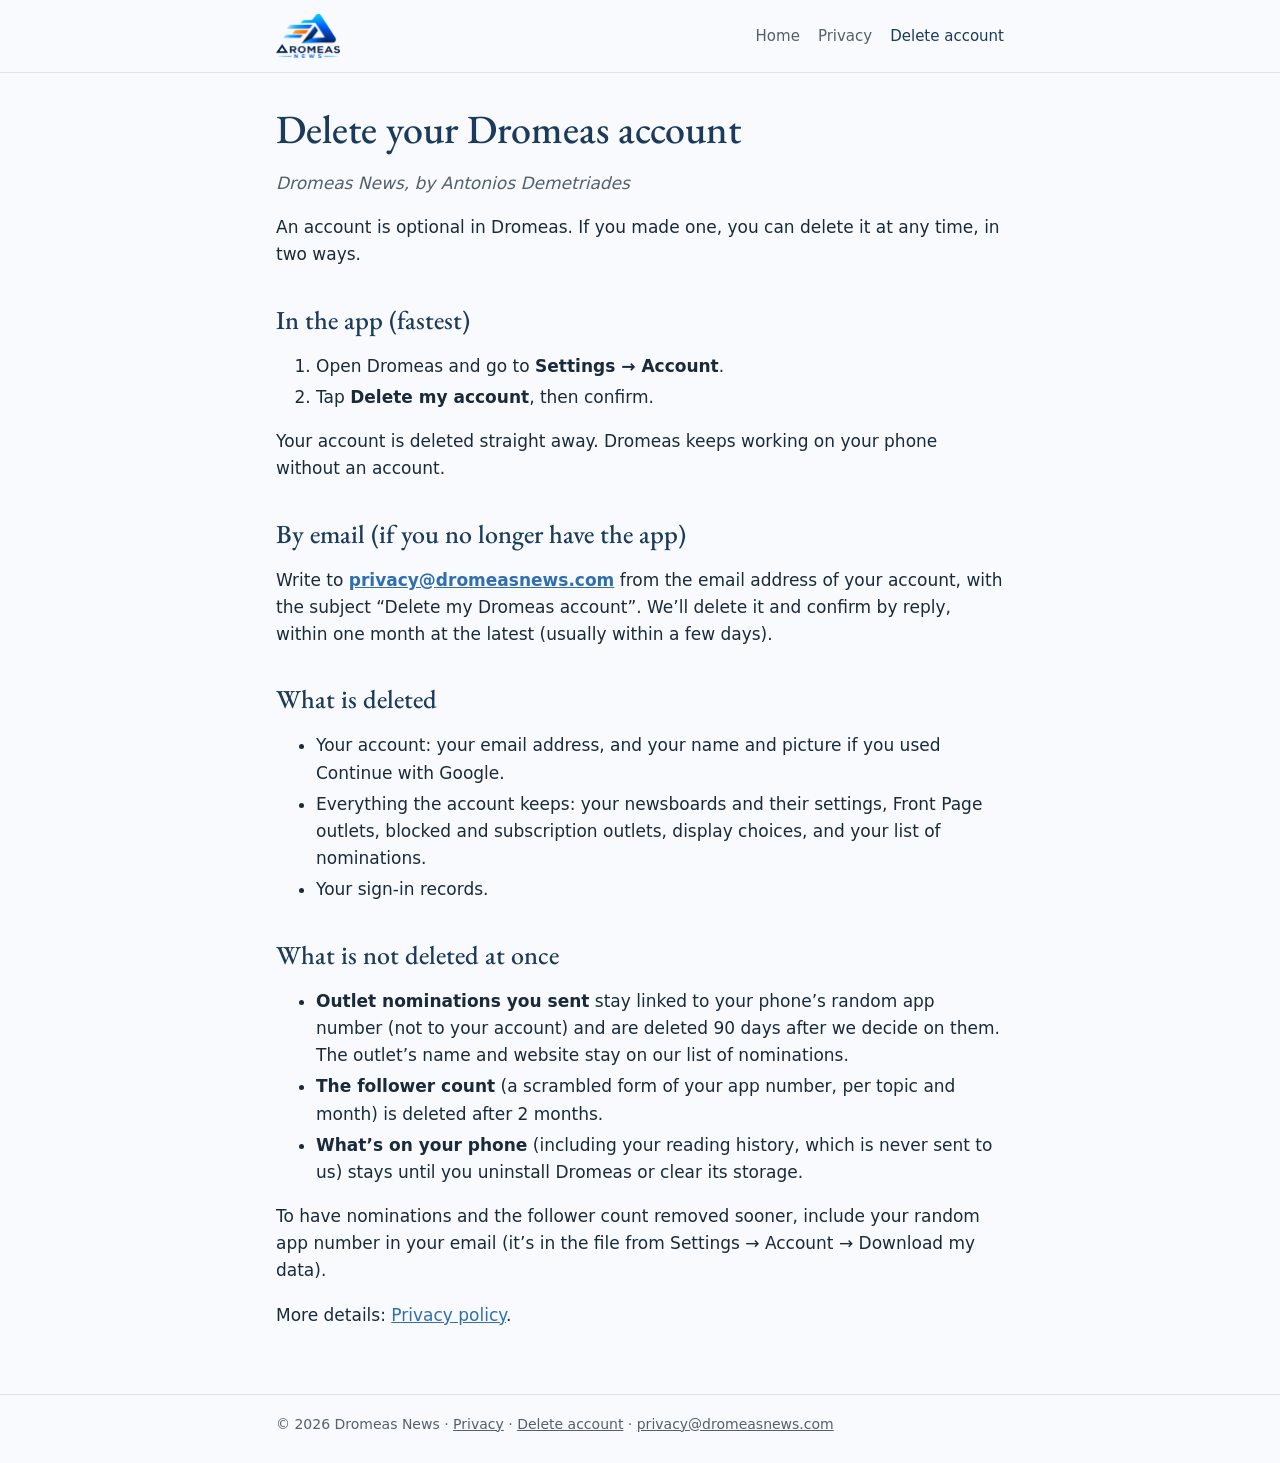
==== delete-account/index.html @ 6a7a3ab2 "Site: home, privacy policy v1, delete-account page Co-Authored-By: Claude Opus 5.5 <noreply@anthropi" ====
<!doctype html>
<html lang="en">
<head>
<meta charset="utf-8">
<meta name="viewport" content="width=device-width, initial-scale=1">
<title>Delete your Dromeas account · Dromeas News</title>
<meta name="description" content="How to delete your Dromeas News account and its data, in the app or by email.">
<link rel="icon" href="/assets/icon.png">
<link rel="stylesheet" href="/assets/site.css">
</head>
<body>
<header><div class="wrap"><a href="/"><img src="/assets/logo-light.png" class="logo-light" alt="Dromeas News"><img src="/assets/logo-dark.png" class="logo-dark" alt="Dromeas News"></a><nav><a href="/">Home</a><a href="/privacy/">Privacy</a><a href="/delete-account/" aria-current="page">Delete account</a></nav></div></header>
<main><div class="wrap"><h1 id="delete-your-dromeas-account">Delete your Dromeas account</h1>
<p><em>Dromeas News, by Antonios Demetriades</em></p>
<p>An account is optional in Dromeas. If you made one, you can delete it
at any time, in two ways.</p>
<h2 id="in-the-app-fastest">In the app (fastest)</h2>
<ol type="1">
<li>Open Dromeas and go to <strong>Settings → Account</strong>.</li>
<li>Tap <strong>Delete my account</strong>, then confirm.</li>
</ol>
<p>Your account is deleted straight away. Dromeas keeps working on your
phone without an account.</p>
<h2 id="by-email-if-you-no-longer-have-the-app">By email (if you no
longer have the app)</h2>
<p>Write to <strong><a
href="mailto:privacy@dromeasnews.com?subject=Delete%20my%20Dromeas%20account">privacy@dromeasnews.com</a></strong>
from the email address of your account, with the subject “Delete my
Dromeas account”. We’ll delete it and confirm by reply, within one month
at the latest (usually within a few days).</p>
<h2 id="what-is-deleted">What is deleted</h2>
<ul>
<li>Your account: your email address, and your name and picture if you
used Continue with Google.</li>
<li>Everything the account keeps: your newsboards and their settings,
Front Page outlets, blocked and subscription outlets, display choices,
and your list of nominations.</li>
<li>Your sign-in records.</li>
</ul>
<h2 id="what-is-not-deleted-at-once">What is not deleted at once</h2>
<ul>
<li><strong>Outlet nominations you sent</strong> stay linked to your
phone’s random app number (not to your account) and are deleted 90 days
after we decide on them. The outlet’s name and website stay on our list
of nominations.</li>
<li><strong>The follower count</strong> (a scrambled form of your app
number, per topic and month) is deleted after 2 months.</li>
<li><strong>What’s on your phone</strong> (including your reading
history, which is never sent to us) stays until you uninstall Dromeas or
clear its storage.</li>
</ul>
<p>To have nominations and the follower count removed sooner, include
your random app number in your email (it’s in the file from Settings →
Account → Download my data).</p>
<p>More details: <a href="/privacy/">Privacy policy</a>.</p>
</div></main>
<footer><div class="wrap">© 2026 Dromeas News · <a href="/privacy/">Privacy</a> · <a href="/delete-account/">Delete account</a> · <a href="mailto:privacy@dromeasnews.com">privacy@dromeasnews.com</a></div></footer>
</body>
</html>
---- assets/site.css ----
@font-face { font-family: "EB Garamond"; src: url("/assets/fonts/EBGaramond-Medium.ttf") format("truetype"); font-weight: 500; font-display: swap; }
:root { --bg: #F8FAFD; --surface: #FFFFFF; --ink: #1B2A3A; --soft: #55606E; --line: #DCE3EC; --brand: #1B3A5C; --accent: #2F6FB0; --tint: #E8F4FD; }
@media (prefers-color-scheme: dark) { :root { --bg: #0A101E; --surface: #111A2B; --ink: #E7ECF3; --soft: #A7B2C1; --line: #24324A; --brand: #D3E6F7; --accent: #8DB8E0; --tint: #14283A; } }
* { box-sizing: border-box; }
html { -webkit-text-size-adjust: 100%; }
body { margin: 0; background: var(--bg); color: var(--ink); font: 17px/1.6 system-ui, -apple-system, "Segoe UI", Roboto, sans-serif; }
.wrap { max-width: 760px; margin: 0 auto; padding: 0 16px; }
header { border-bottom: 1px solid var(--line); }
header .wrap { display: flex; align-items: center; justify-content: space-between; gap: 12px; padding-top: 14px; padding-bottom: 14px; flex-wrap: wrap; }
header img { height: 44px; width: auto; display: block; }
nav a { color: var(--soft); text-decoration: none; margin-left: 18px; font-size: 15px; }
nav a:first-child { margin-left: 0; }
nav a:hover, nav a[aria-current] { color: var(--brand); }
.logo-dark { display: none; }
@media (prefers-color-scheme: dark) { .logo-light { display: none; } .logo-dark { display: block; } }
main { padding: 32px 0 48px; }
h1, h2 { font-family: "EB Garamond", Georgia, serif; font-weight: 500; color: var(--brand); line-height: 1.2; }
h1 { font-size: 40px; margin: 0 0 8px; }
h2 { font-size: 26px; margin: 36px 0 10px; }
a { color: var(--accent); }
.lede { font-family: "EB Garamond", Georgia, serif; font-size: 28px; line-height: 1.3; color: var(--brand); margin: 8px 0 24px; }
.hero { text-align: center; padding: 16px 0 8px; }
.hero img { width: min(340px, 80%); height: auto; }
.soon { display: inline-block; background: var(--tint); color: var(--brand); border: 1px solid var(--line); border-radius: 10px; padding: 8px 14px; font-weight: 600; }
.sig { font-family: "EB Garamond", Georgia, serif; font-style: italic; color: var(--soft); font-size: 20px; }
table { border-collapse: collapse; width: 100%; font-size: 15px; display: block; overflow-x: auto; }
th, td { border: 1px solid var(--line); padding: 8px 10px; text-align: left; vertical-align: top; }
th { background: var(--tint); color: var(--brand); }
li { margin: 4px 0; }
em { color: var(--soft); }
footer { border-top: 1px solid var(--line); color: var(--soft); font-size: 14px; padding: 18px 0 28px; }
footer a { color: var(--soft); }
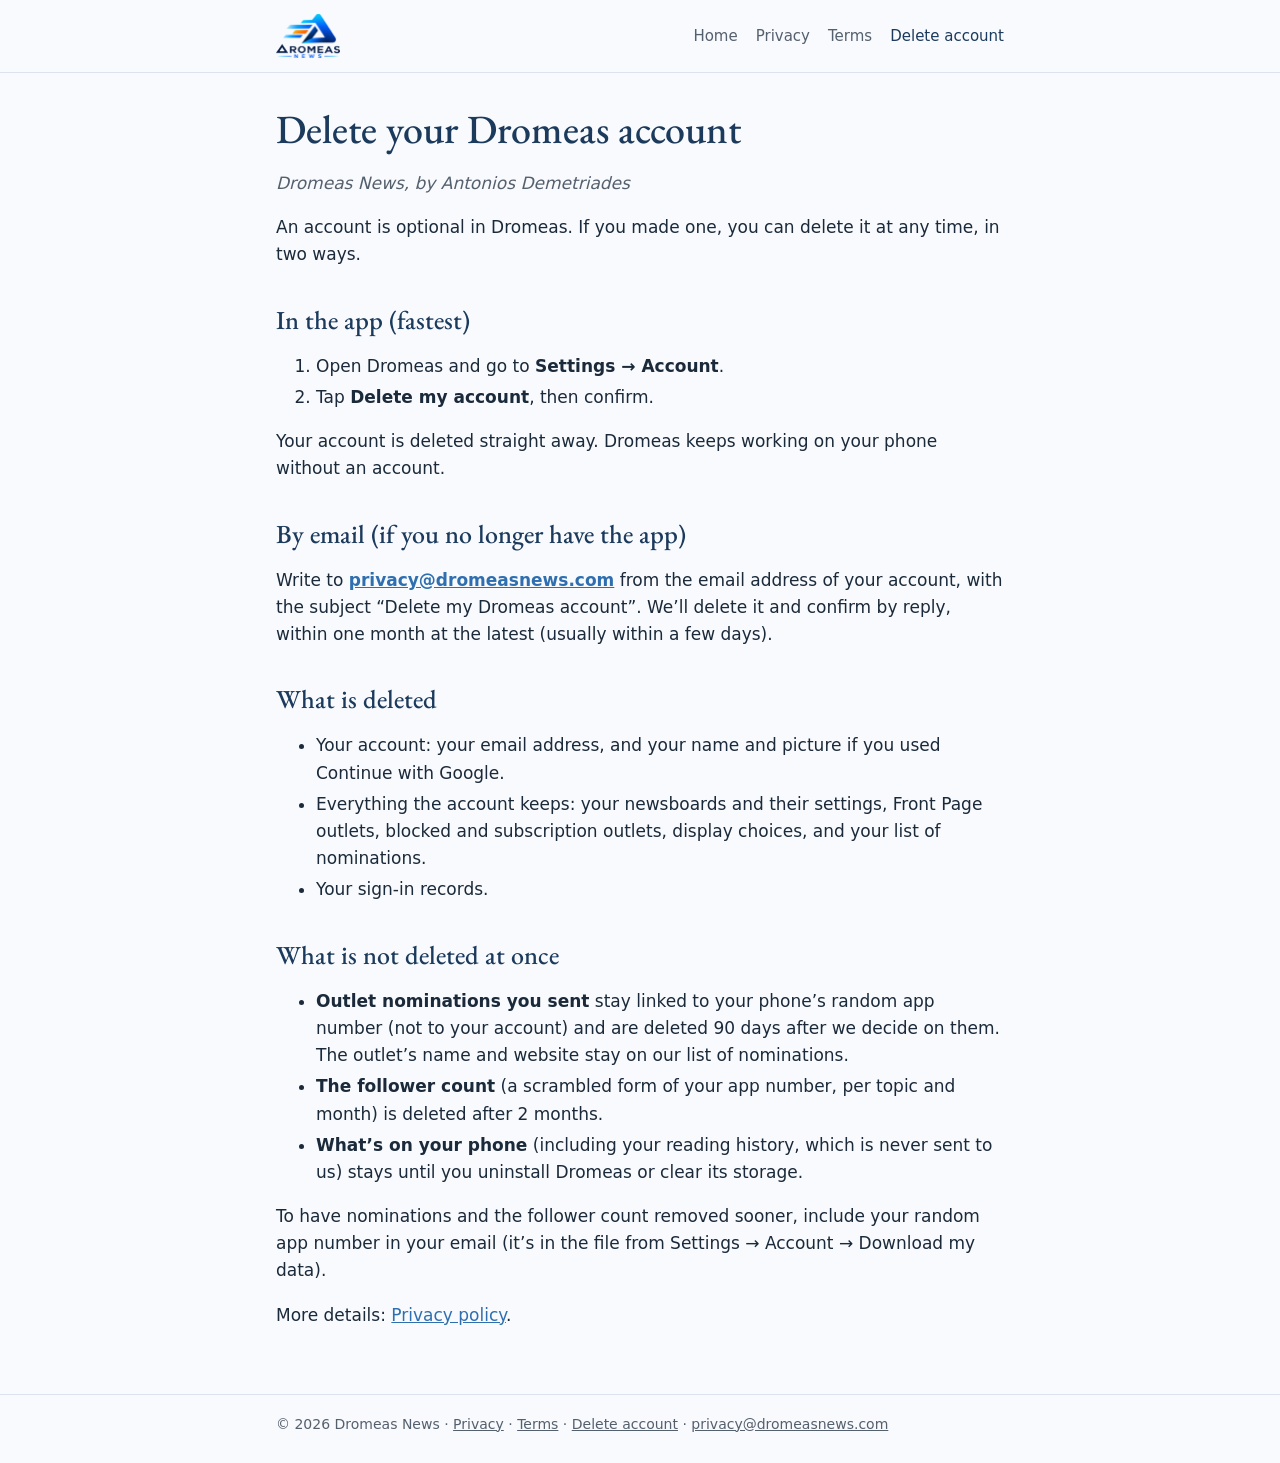
==== commit a4fe8378: "Terms of use v1; privacy policy v2 (usage counts), 8 October 2026 Co-Authored-By: Claude Opus 5.5 <n" ====
--- a/delete-account/index.html
+++ b/delete-account/index.html
@@ -9,7 +9,7 @@
 <link rel="stylesheet" href="/assets/site.css">
 </head>
 <body>
-<header><div class="wrap"><a href="/"><img src="/assets/logo-light.png" class="logo-light" alt="Dromeas News"><img src="/assets/logo-dark.png" class="logo-dark" alt="Dromeas News"></a><nav><a href="/">Home</a><a href="/privacy/">Privacy</a><a href="/delete-account/" aria-current="page">Delete account</a></nav></div></header>
+<header><div class="wrap"><a href="/"><img src="/assets/logo-light.png" class="logo-light" alt="Dromeas News"><img src="/assets/logo-dark.png" class="logo-dark" alt="Dromeas News"></a><nav><a href="/">Home</a><a href="/privacy/">Privacy</a><a href="/terms/">Terms</a><a href="/delete-account/" aria-current="page">Delete account</a></nav></div></header>
 <main><div class="wrap"><h1 id="delete-your-dromeas-account">Delete your Dromeas account</h1>
 <p><em>Dromeas News, by Antonios Demetriades</em></p>
 <p>An account is optional in Dromeas. If you made one, you can delete it
@@ -54,6 +54,6 @@
 Account → Download my data).</p>
 <p>More details: <a href="/privacy/">Privacy policy</a>.</p>
 </div></main>
-<footer><div class="wrap">© 2026 Dromeas News · <a href="/privacy/">Privacy</a> · <a href="/delete-account/">Delete account</a> · <a href="mailto:privacy@dromeasnews.com">privacy@dromeasnews.com</a></div></footer>
+<footer><div class="wrap">© 2026 Dromeas News · <a href="/privacy/">Privacy</a> · <a href="/terms/">Terms</a> · <a href="/delete-account/">Delete account</a> · <a href="mailto:privacy@dromeasnews.com">privacy@dromeasnews.com</a></div></footer>
 </body>
 </html>
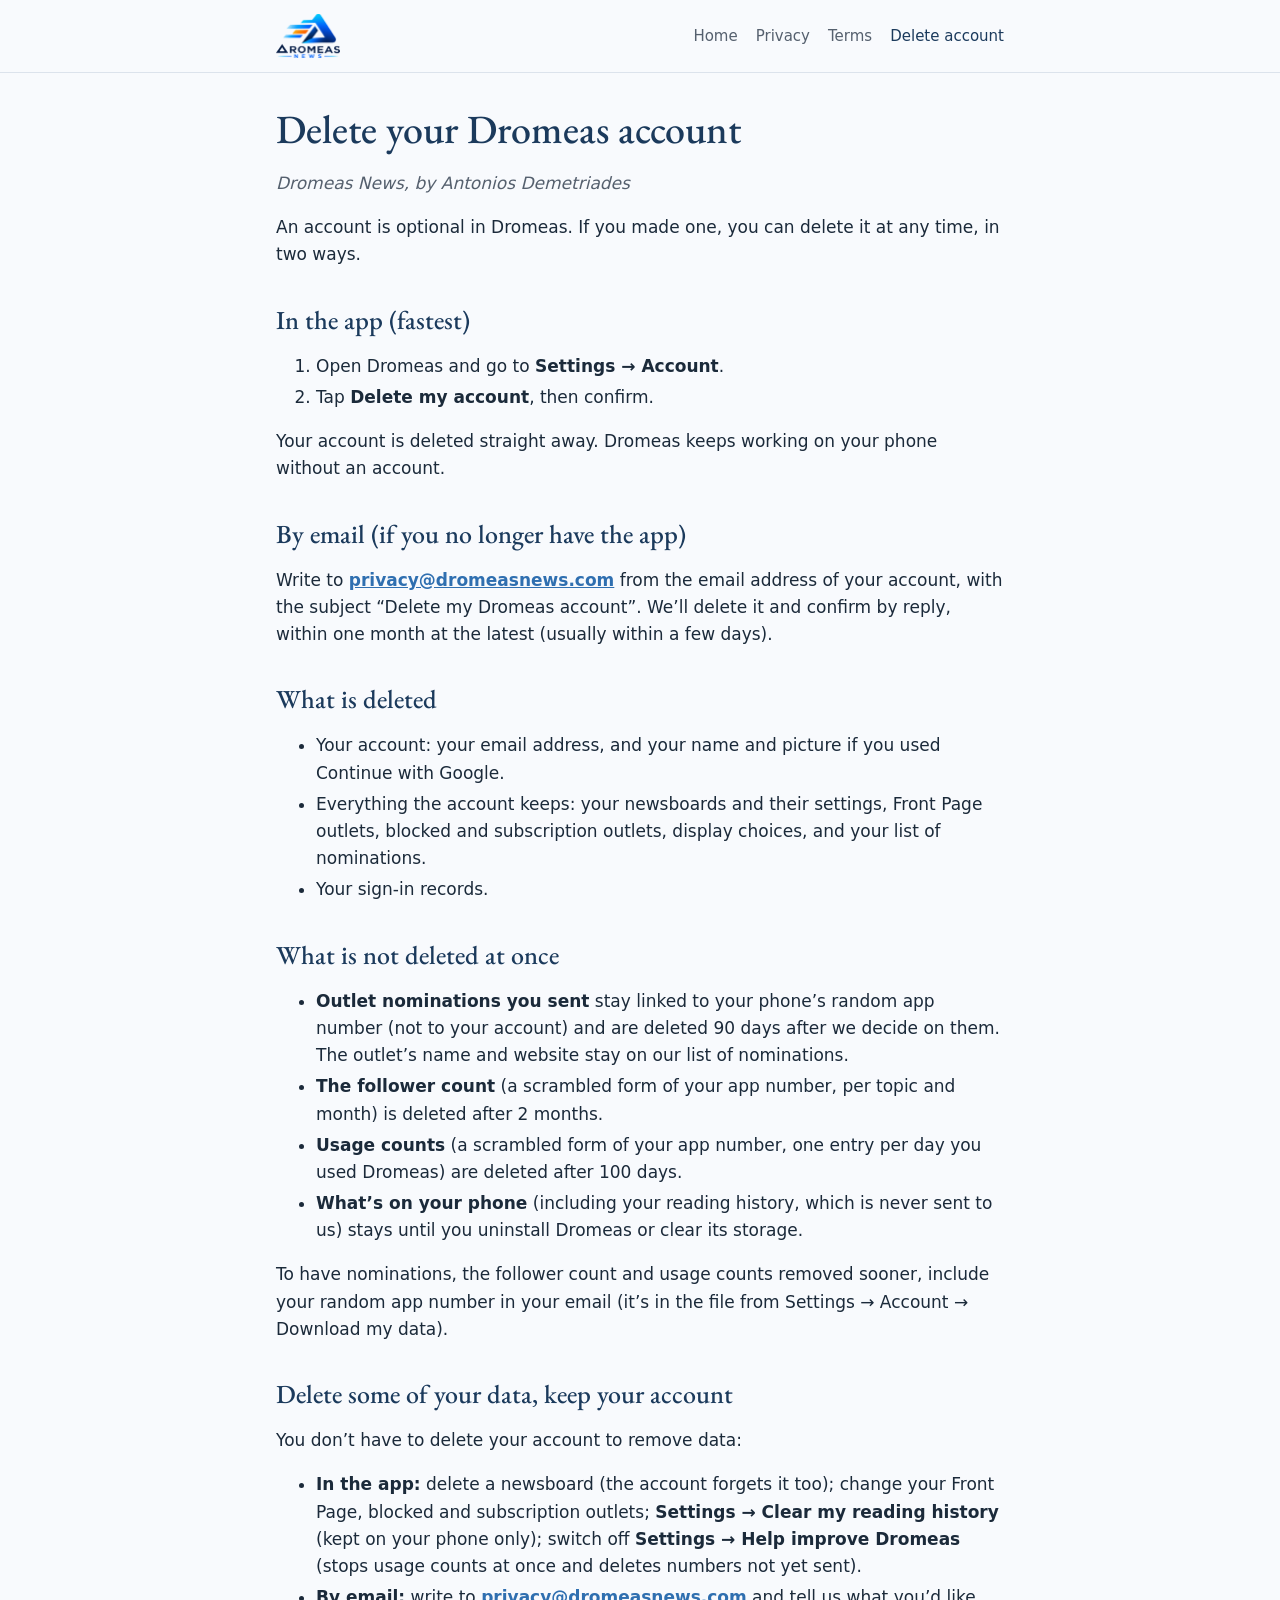
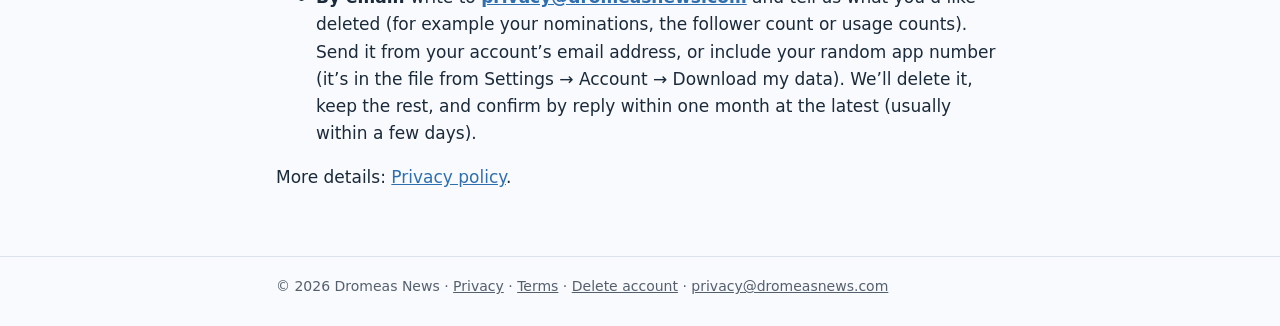
==== commit 3b193ef0: "Delete-account page: delete some data and keep the account; usage counts line Co-Authored-By: Claude" ====
--- a/delete-account/index.html
+++ b/delete-account/index.html
@@ -45,13 +45,33 @@
 of nominations.</li>
 <li><strong>The follower count</strong> (a scrambled form of your app
 number, per topic and month) is deleted after 2 months.</li>
+<li><strong>Usage counts</strong> (a scrambled form of your app number,
+one entry per day you used Dromeas) are deleted after 100 days.</li>
 <li><strong>What’s on your phone</strong> (including your reading
 history, which is never sent to us) stays until you uninstall Dromeas or
 clear its storage.</li>
 </ul>
-<p>To have nominations and the follower count removed sooner, include
-your random app number in your email (it’s in the file from Settings →
-Account → Download my data).</p>
+<p>To have nominations, the follower count and usage counts removed
+sooner, include your random app number in your email (it’s in the file
+from Settings → Account → Download my data).</p>
+<h2 id="delete-some-of-your-data-keep-your-account">Delete some of your
+data, keep your account</h2>
+<p>You don’t have to delete your account to remove data:</p>
+<ul>
+<li><strong>In the app:</strong> delete a newsboard (the account forgets
+it too); change your Front Page, blocked and subscription outlets;
+<strong>Settings → Clear my reading history</strong> (kept on your phone
+only); switch off <strong>Settings → Help improve Dromeas</strong>
+(stops usage counts at once and deletes numbers not yet sent).</li>
+<li><strong>By email:</strong> write to <strong><a
+href="mailto:privacy@dromeasnews.com?subject=Delete%20some%20of%20my%20Dromeas%20data">privacy@dromeasnews.com</a></strong>
+and tell us what you’d like deleted (for example your nominations, the
+follower count or usage counts). Send it from your account’s email
+address, or include your random app number (it’s in the file from
+Settings → Account → Download my data). We’ll delete it, keep the rest,
+and confirm by reply within one month at the latest (usually within a
+few days).</li>
+</ul>
 <p>More details: <a href="/privacy/">Privacy policy</a>.</p>
 </div></main>
 <footer><div class="wrap">© 2026 Dromeas News · <a href="/privacy/">Privacy</a> · <a href="/terms/">Terms</a> · <a href="/delete-account/">Delete account</a> · <a href="mailto:privacy@dromeasnews.com">privacy@dromeasnews.com</a></div></footer>
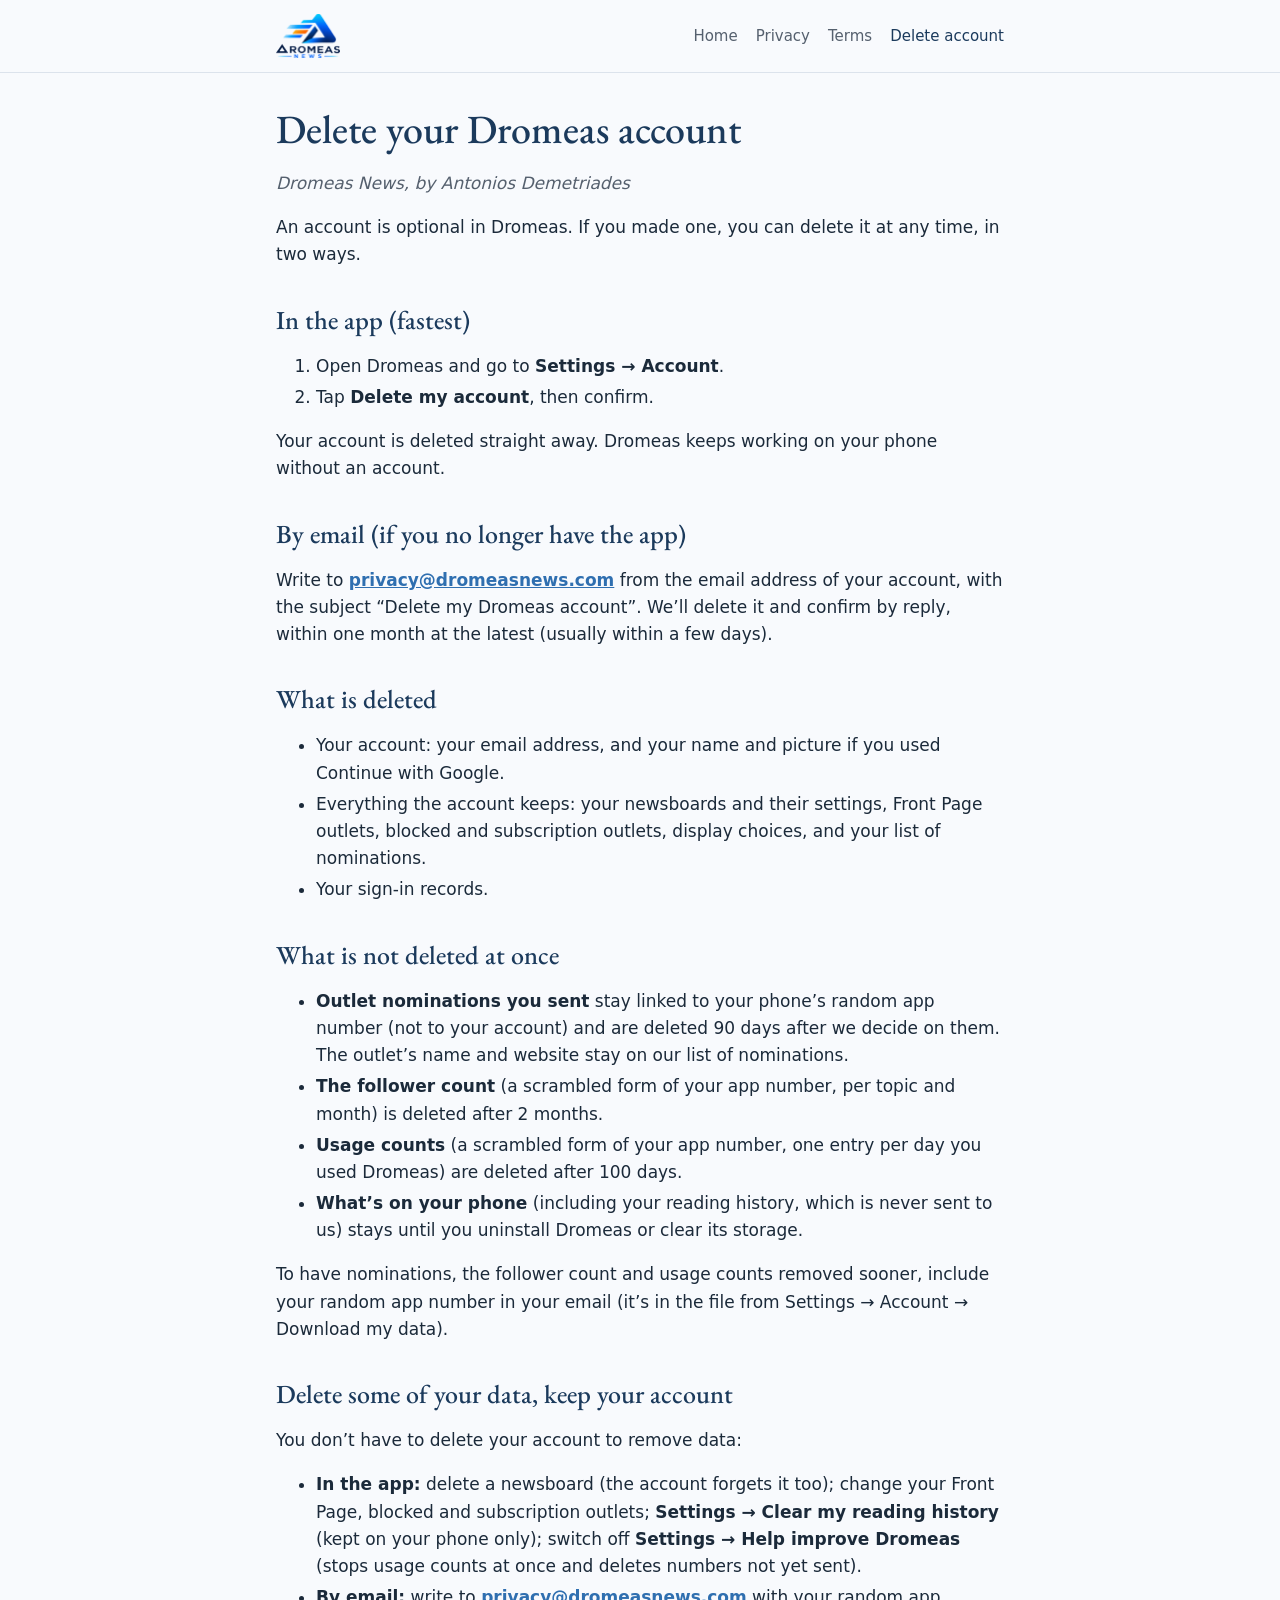
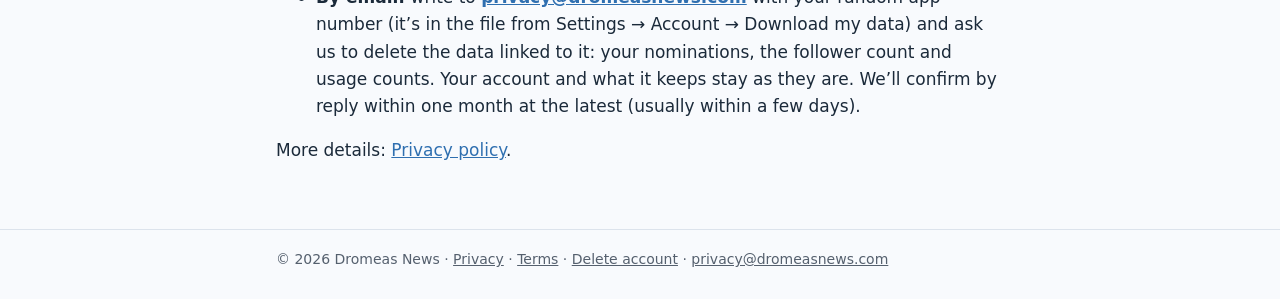
==== commit 9bf10fb6: "Delete-account page: email option matches the Privacy request button Co-Authored-By: Claude Opus 5.5" ====
--- a/delete-account/index.html
+++ b/delete-account/index.html
@@ -64,13 +64,12 @@
 only); switch off <strong>Settings → Help improve Dromeas</strong>
 (stops usage counts at once and deletes numbers not yet sent).</li>
 <li><strong>By email:</strong> write to <strong><a
-href="mailto:privacy@dromeasnews.com?subject=Delete%20some%20of%20my%20Dromeas%20data">privacy@dromeasnews.com</a></strong>
-and tell us what you’d like deleted (for example your nominations, the
-follower count or usage counts). Send it from your account’s email
-address, or include your random app number (it’s in the file from
-Settings → Account → Download my data). We’ll delete it, keep the rest,
-and confirm by reply within one month at the latest (usually within a
-few days).</li>
+href="mailto:privacy@dromeasnews.com?subject=Delete%20my%20app%20data">privacy@dromeasnews.com</a></strong>
+with your random app number (it’s in the file from Settings → Account →
+Download my data) and ask us to delete the data linked to it: your
+nominations, the follower count and usage counts. Your account and what
+it keeps stay as they are. We’ll confirm by reply within one month at
+the latest (usually within a few days).</li>
 </ul>
 <p>More details: <a href="/privacy/">Privacy policy</a>.</p>
 </div></main>
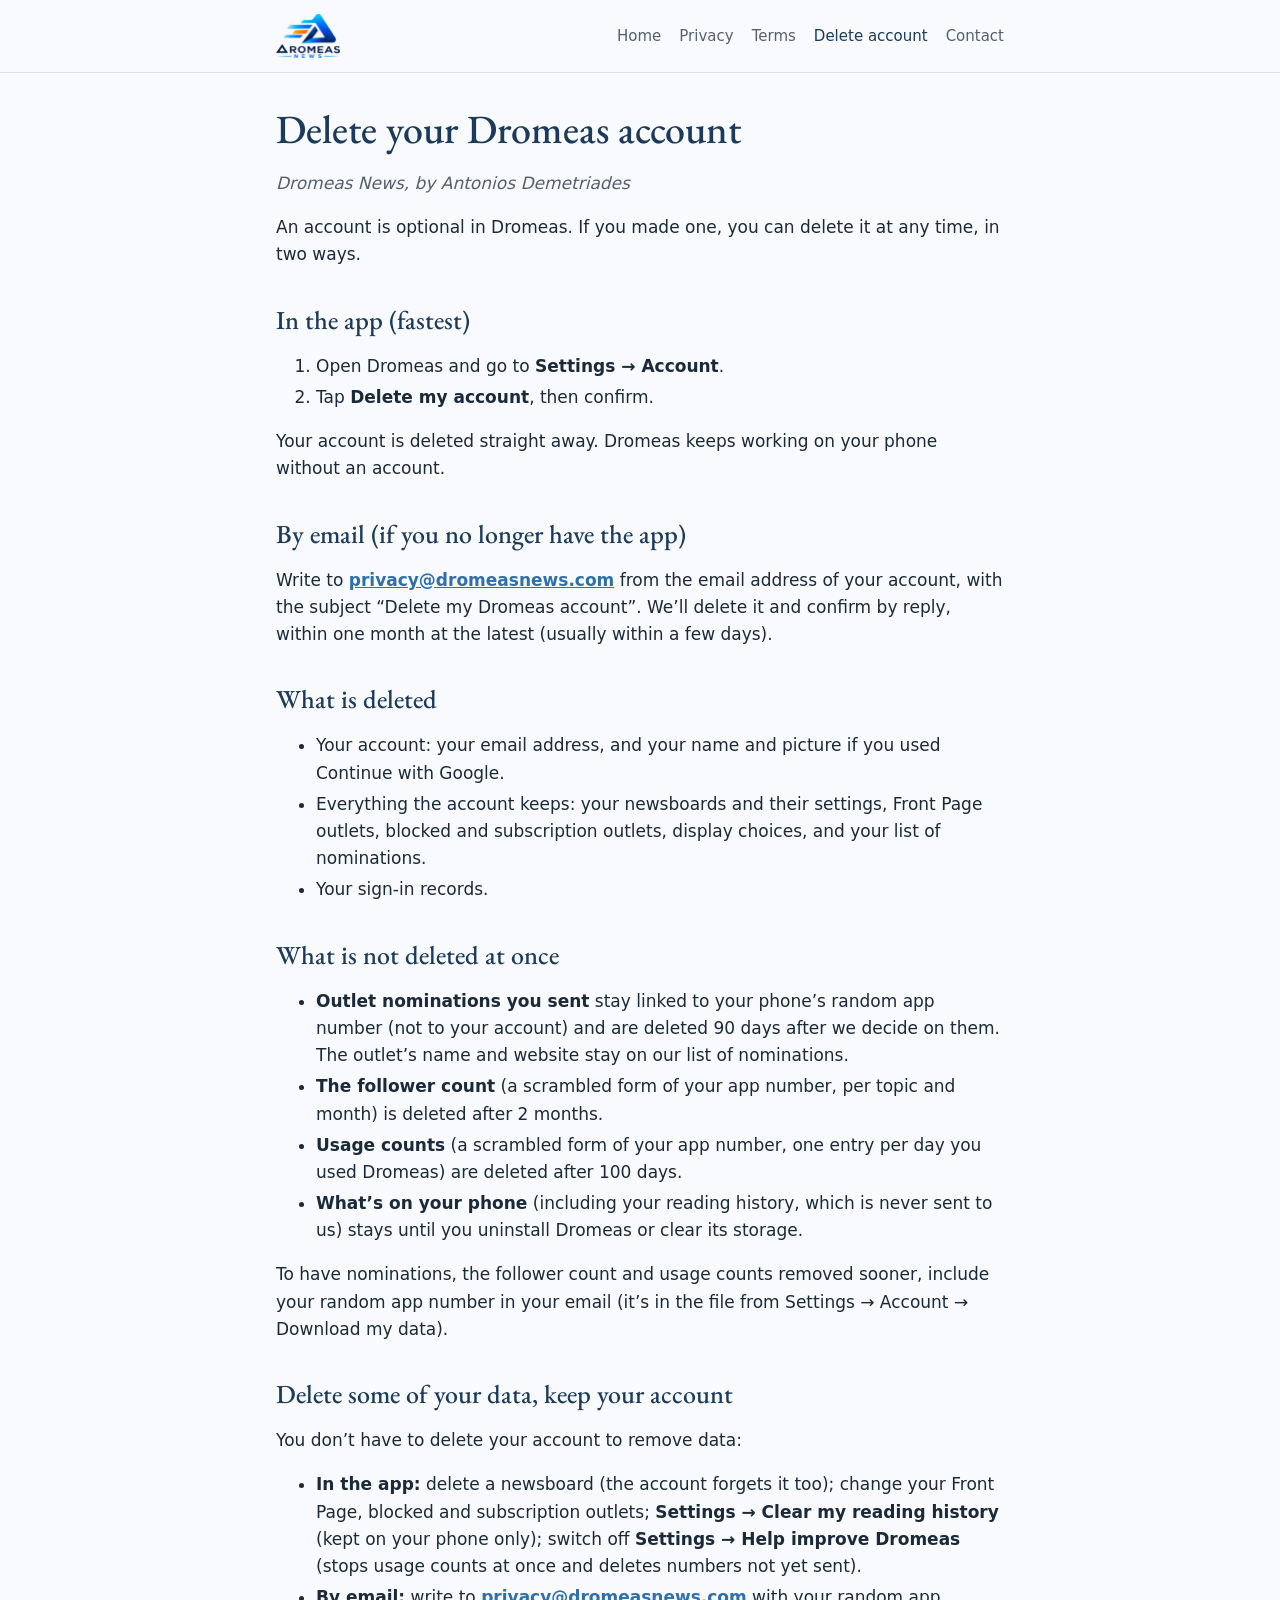
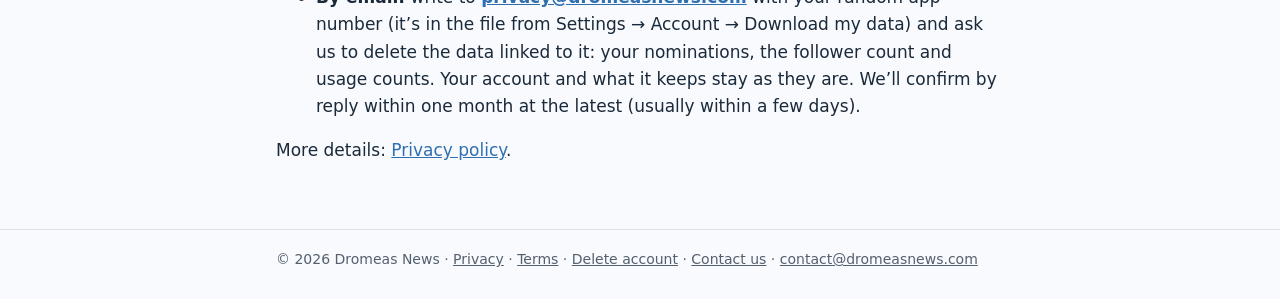
==== commit 307d728e: "Contact us page (Google Play News policy): /contact/, menu and footer links, contact@ address Co-Aut" ====
--- a/delete-account/index.html
+++ b/delete-account/index.html
@@ -9,7 +9,7 @@
 <link rel="stylesheet" href="/assets/site.css">
 </head>
 <body>
-<header><div class="wrap"><a href="/"><img src="/assets/logo-light.png" class="logo-light" alt="Dromeas News"><img src="/assets/logo-dark.png" class="logo-dark" alt="Dromeas News"></a><nav><a href="/">Home</a><a href="/privacy/">Privacy</a><a href="/terms/">Terms</a><a href="/delete-account/" aria-current="page">Delete account</a></nav></div></header>
+<header><div class="wrap"><a href="/"><img src="/assets/logo-light.png" class="logo-light" alt="Dromeas News"><img src="/assets/logo-dark.png" class="logo-dark" alt="Dromeas News"></a><nav><a href="/">Home</a><a href="/privacy/">Privacy</a><a href="/terms/">Terms</a><a href="/delete-account/" aria-current="page">Delete account</a><a href="/contact/">Contact</a></nav></div></header>
 <main><div class="wrap"><h1 id="delete-your-dromeas-account">Delete your Dromeas account</h1>
 <p><em>Dromeas News, by Antonios Demetriades</em></p>
 <p>An account is optional in Dromeas. If you made one, you can delete it
@@ -73,6 +73,6 @@
 </ul>
 <p>More details: <a href="/privacy/">Privacy policy</a>.</p>
 </div></main>
-<footer><div class="wrap">© 2026 Dromeas News · <a href="/privacy/">Privacy</a> · <a href="/terms/">Terms</a> · <a href="/delete-account/">Delete account</a> · <a href="mailto:privacy@dromeasnews.com">privacy@dromeasnews.com</a></div></footer>
+<footer><div class="wrap">© 2026 Dromeas News · <a href="/privacy/">Privacy</a> · <a href="/terms/">Terms</a> · <a href="/delete-account/">Delete account</a> · <a href="/contact/">Contact us</a> · <a href="mailto:contact@dromeasnews.com">contact@dromeasnews.com</a></div></footer>
 </body>
 </html>
--- a/assets/site.css
+++ b/assets/site.css
@@ -8,8 +8,8 @@
 header { border-bottom: 1px solid var(--line); }
 header .wrap { display: flex; align-items: center; justify-content: space-between; gap: 12px; padding-top: 14px; padding-bottom: 14px; flex-wrap: wrap; }
 header img { height: 44px; width: auto; display: block; }
-nav a { color: var(--soft); text-decoration: none; margin-left: 18px; font-size: 15px; }
-nav a:first-child { margin-left: 0; }
+nav a { color: var(--soft); text-decoration: none; font-size: 15px; white-space: nowrap; display: inline-block; }
+nav { display: flex; flex-wrap: wrap; column-gap: 18px; row-gap: 4px; }
 nav a:hover, nav a[aria-current] { color: var(--brand); }
 .logo-dark { display: none; }
 @media (prefers-color-scheme: dark) { .logo-light { display: none; } .logo-dark { display: block; } }
